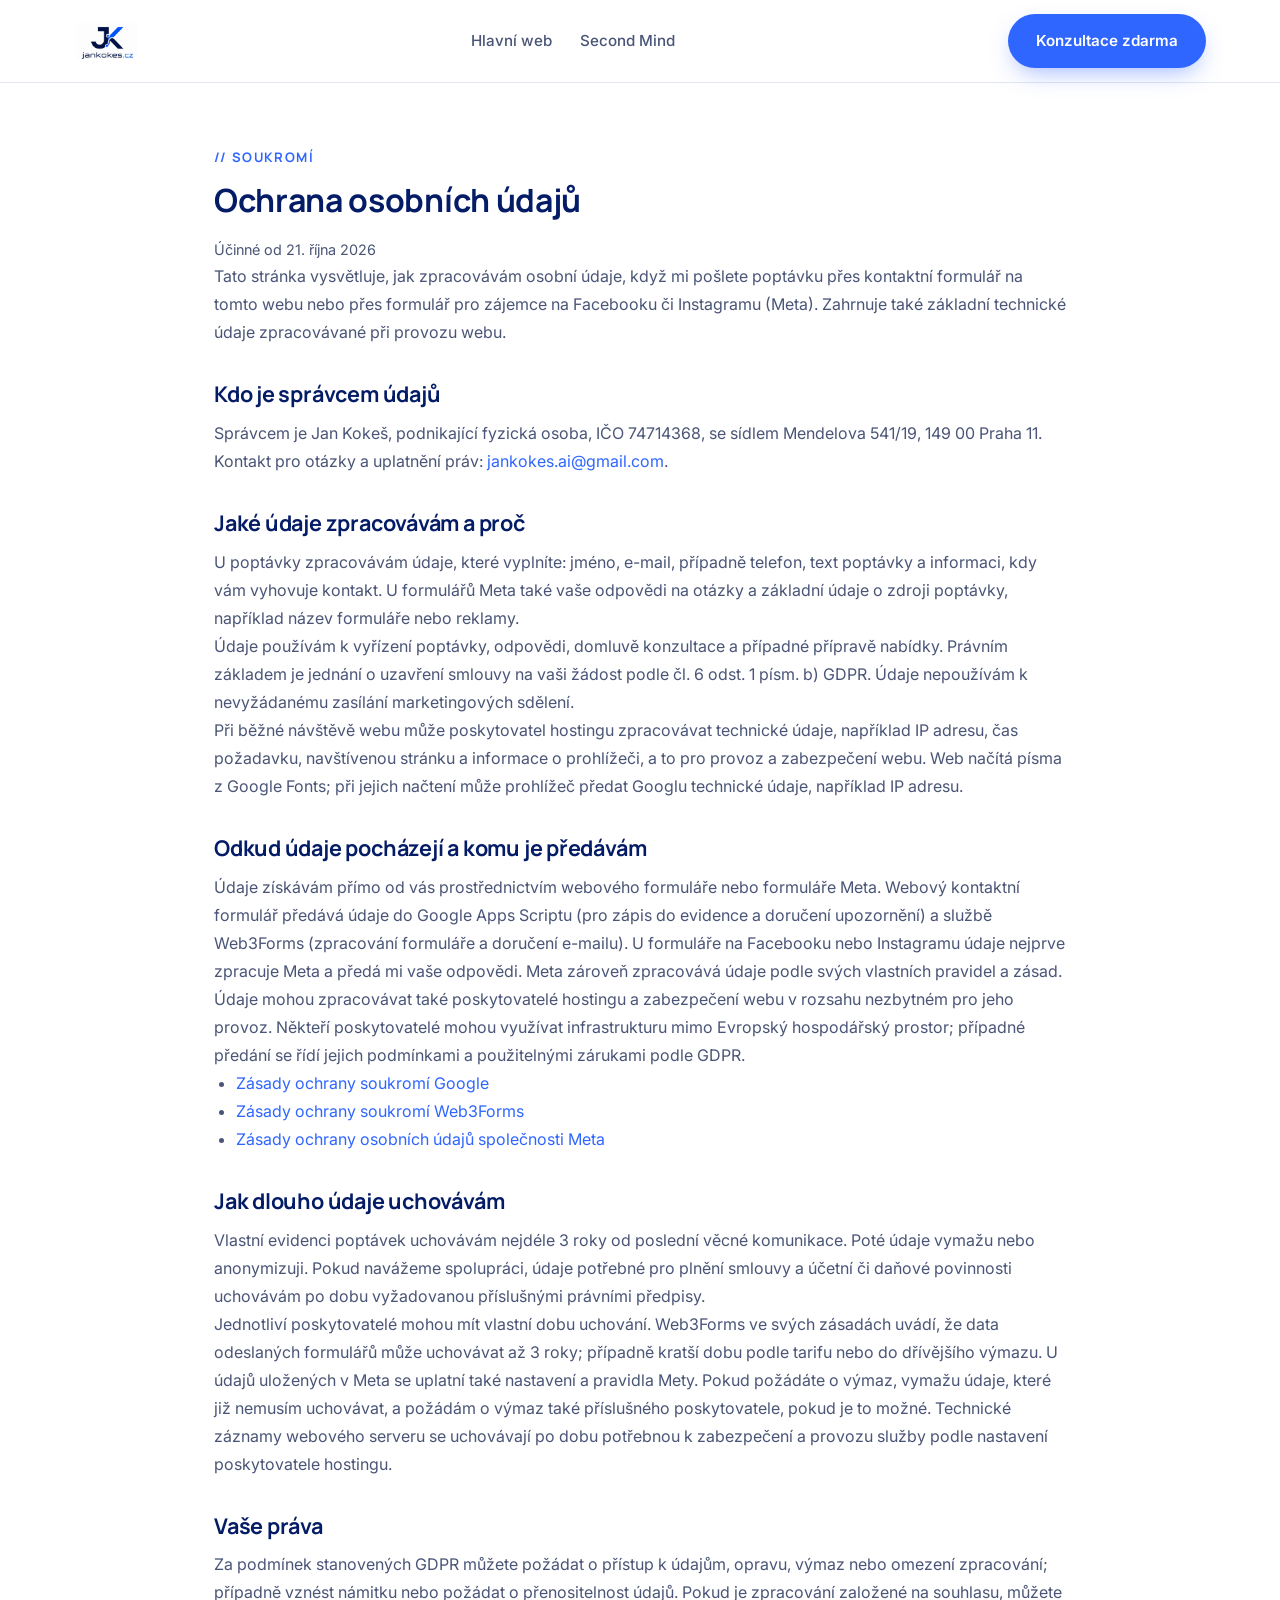
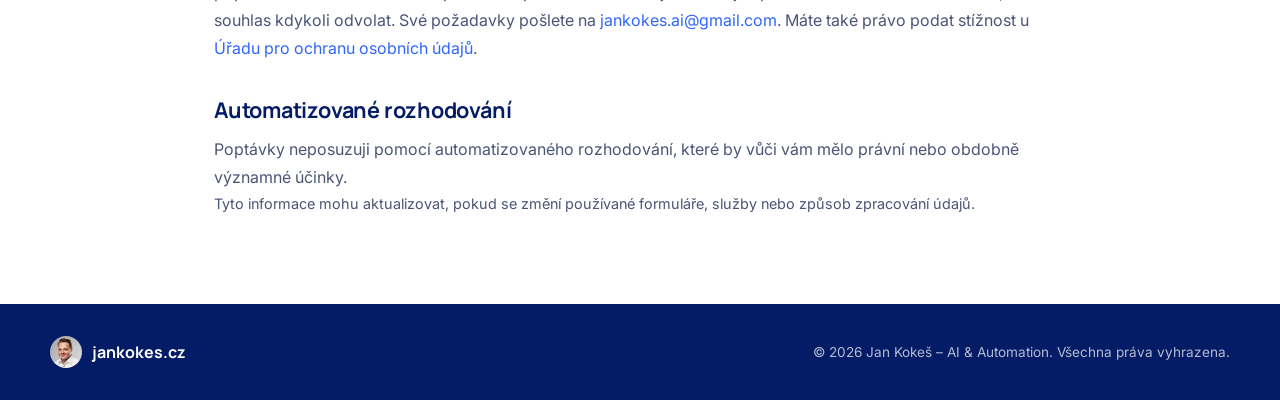
==== ochrana-osobnich-udaju.html @ cfb00b06 "Add privacy notice for website and Meta lead forms" ====
<!DOCTYPE html>
<html lang="cs">
<head>
<meta charset="UTF-8">
<meta name="viewport" content="width=device-width, initial-scale=1.0">
<title>Ochrana osobních údajů | Jan Kokeš</title>
<meta name="description" content="Informace o zpracování osobních údajů při zaslání poptávky přes jankokes.cz nebo formulář Meta.">
<link rel="preconnect" href="https://fonts.googleapis.com">
<link rel="preconnect" href="https://fonts.gstatic.com" crossorigin>
<link href="https://fonts.googleapis.com/css2?family=Manrope:wght@600;700;800&family=Inter:wght@400;500;600&display=swap" rel="stylesheet">
<link rel="icon" href="favicon.ico" sizes="any">
<link rel="stylesheet" href="style.css?v=2">
<style>
  .privacy { max-width: 900px; margin: 0 auto; padding: 64px 24px 88px; }
  .privacy h1 { margin: 10px 0 18px; }
  .privacy h2 { margin: 36px 0 12px; font-size: 1.35rem; }
  .privacy p, .privacy li { line-height: 1.75; color: var(--ink-soft); }
  .privacy ul { padding-left: 1.4rem; }
  .privacy a { color: var(--blue); }
  .privacy .updated { font-size: .9rem; }
</style>
</head>
<body>
<header class="nav" id="nav">
  <div class="nav-inner">
    <a href="index.html" class="brand"><img src="assets/logo.jpg" alt="jankokes.cz" class="brand-logo"></a>
    <nav class="nav-links">
      <a href="index.html">Hlavní web</a>
      <a href="second-mind.html">Second Mind</a>
    </nav>
    <a href="second-mind.html#kontakt" class="btn btn-primary nav-cta">Konzultace zdarma</a>
    <button class="nav-toggle" id="navToggle" aria-label="Otevřít menu" aria-expanded="false"><span></span><span></span><span></span></button>
  </div>
  <nav class="nav-mobile" id="navMobile">
    <a href="index.html">Hlavní web</a>
    <a href="second-mind.html">Second Mind</a>
    <a href="second-mind.html#kontakt" class="btn btn-primary">Konzultace zdarma</a>
  </nav>
</header>

<main class="privacy">
  <span class="kicker">// SOUKROMÍ</span>
  <h1>Ochrana osobních údajů</h1>
  <p class="updated">Účinné od 21. října 2026</p>
  <p>Tato stránka vysvětluje, jak zpracovávám osobní údaje, když mi pošlete poptávku přes kontaktní formulář na tomto webu nebo přes formulář pro zájemce na Facebooku či Instagramu (Meta). Zahrnuje také základní technické údaje zpracovávané při provozu webu.</p>

  <h2>Kdo je správcem údajů</h2>
  <p>Správcem je Jan Kokeš, podnikající fyzická osoba, IČO 74714368, se sídlem Mendelova 541/19, 149 00 Praha 11. Kontakt pro otázky a uplatnění práv: <a href="mailto:jankokes.ai@gmail.com">jankokes.ai@gmail.com</a>.</p>

  <h2>Jaké údaje zpracovávám a proč</h2>
  <p>U poptávky zpracovávám údaje, které vyplníte: jméno, e-mail, případně telefon, text poptávky a informaci, kdy vám vyhovuje kontakt. U formulářů Meta také vaše odpovědi na otázky a základní údaje o zdroji poptávky, například název formuláře nebo reklamy.</p>
  <p>Údaje používám k vyřízení poptávky, odpovědi, domluvě konzultace a případné přípravě nabídky. Právním základem je jednání o uzavření smlouvy na vaši žádost podle čl. 6 odst. 1 písm. b) GDPR. Údaje nepoužívám k nevyžádanému zasílání marketingových sdělení.</p>
  <p>Při běžné návštěvě webu může poskytovatel hostingu zpracovávat technické údaje, například IP adresu, čas požadavku, navštívenou stránku a informace o prohlížeči, a to pro provoz a zabezpečení webu. Web načítá písma z Google Fonts; při jejich načtení může prohlížeč předat Googlu technické údaje, například IP adresu.</p>

  <h2>Odkud údaje pocházejí a komu je předávám</h2>
  <p>Údaje získávám přímo od vás prostřednictvím webového formuláře nebo formuláře Meta. Webový kontaktní formulář předává údaje do Google Apps Scriptu (pro zápis do evidence a doručení upozornění) a službě Web3Forms (zpracování formuláře a doručení e-mailu). U formuláře na Facebooku nebo Instagramu údaje nejprve zpracuje Meta a předá mi vaše odpovědi. Meta zároveň zpracovává údaje podle svých vlastních pravidel a zásad.</p>
  <p>Údaje mohou zpracovávat také poskytovatelé hostingu a zabezpečení webu v rozsahu nezbytném pro jeho provoz. Někteří poskytovatelé mohou využívat infrastrukturu mimo Evropský hospodářský prostor; případné předání se řídí jejich podmínkami a použitelnými zárukami podle GDPR.</p>
  <ul>
    <li><a href="https://policies.google.com/privacy" target="_blank" rel="noopener">Zásady ochrany soukromí Google</a></li>
    <li><a href="https://web3forms.com/privacy" target="_blank" rel="noopener">Zásady ochrany soukromí Web3Forms</a></li>
    <li><a href="https://www.facebook.com/privacy/policy/" target="_blank" rel="noopener">Zásady ochrany osobních údajů společnosti Meta</a></li>
  </ul>

  <h2>Jak dlouho údaje uchovávám</h2>
  <p>Vlastní evidenci poptávek uchovávám nejdéle 3 roky od poslední věcné komunikace. Poté údaje vymažu nebo anonymizuji. Pokud navážeme spolupráci, údaje potřebné pro plnění smlouvy a účetní či daňové povinnosti uchovávám po dobu vyžadovanou příslušnými právními předpisy.</p>
  <p>Jednotliví poskytovatelé mohou mít vlastní dobu uchování. Web3Forms ve svých zásadách uvádí, že data odeslaných formulářů může uchovávat až 3 roky; případně kratší dobu podle tarifu nebo do dřívějšího výmazu. U údajů uložených v Meta se uplatní také nastavení a pravidla Mety. Pokud požádáte o výmaz, vymažu údaje, které již nemusím uchovávat, a požádám o výmaz také příslušného poskytovatele, pokud je to možné. Technické záznamy webového serveru se uchovávají po dobu potřebnou k zabezpečení a provozu služby podle nastavení poskytovatele hostingu.</p>

  <h2>Vaše práva</h2>
  <p>Za podmínek stanovených GDPR můžete požádat o přístup k údajům, opravu, výmaz nebo omezení zpracování; případně vznést námitku nebo požádat o přenositelnost údajů. Pokud je zpracování založené na souhlasu, můžete souhlas kdykoli odvolat. Své požadavky pošlete na <a href="mailto:jankokes.ai@gmail.com">jankokes.ai@gmail.com</a>. Máte také právo podat stížnost u <a href="https://uoou.gov.cz/" target="_blank" rel="noopener">Úřadu pro ochranu osobních údajů</a>.</p>

  <h2>Automatizované rozhodování</h2>
  <p>Poptávky neposuzuji pomocí automatizovaného rozhodování, které by vůči vám mělo právní nebo obdobně významné účinky.</p>

  <p class="updated">Tyto informace mohu aktualizovat, pokud se změní používané formuláře, služby nebo způsob zpracování údajů.</p>
</main>

<footer class="footer">
  <div class="footer-inner">
    <div class="footer-brand"><img src="assets/koki_photo.png" alt="Jan Kokeš" class="footer-photo"><span>jankokes.cz</span></div>
    <p>© 2026 Jan Kokeš – AI &amp; Automation. Všechna práva vyhrazena.</p>
  </div>
</footer>
<script src="script.js?v=2"></script>
</body>
</html>
---- style.css ----
:root {
  --navy: #041B66;
  --blue: #2F66FF;
  --blue-light: #5E8CFF;
  --white: #FFFFFF;
  --gray-bg: #F5F7FB;
  --ink: #0B1430;
  --ink-soft: #4A5577;
  --border: #E2E7F3;
  --shadow: 0 20px 40px -20px rgba(4, 27, 102, 0.18);
  --radius: 16px;
  --font-display: 'Manrope', sans-serif;
  --font-body: 'Inter', sans-serif;
}

* { margin: 0; padding: 0; box-sizing: border-box; }

html { scroll-behavior: smooth; }

@media (prefers-reduced-motion: reduce) {
  html { scroll-behavior: auto; }
  * { animation-duration: 0.01ms !important; animation-iteration-count: 1 !important; transition-duration: 0.01ms !important; }
}

body {
  font-family: var(--font-body);
  color: var(--ink);
  background: var(--white);
  line-height: 1.6;
  -webkit-font-smoothing: antialiased;
}

h1, h2, h3 {
  font-family: var(--font-display);
  color: var(--navy);
  line-height: 1.15;
  letter-spacing: -0.01em;
}

a { color: inherit; text-decoration: none; }

img { max-width: 100%; display: block; }

.accent { color: var(--blue); }

/* ===== NAV ===== */
.nav {
  position: sticky;
  top: 0;
  z-index: 100;
  background: rgba(255, 255, 255, 0.9);
  backdrop-filter: blur(10px);
  border-bottom: 1px solid var(--border);
}

.nav-inner {
  max-width: 1180px;
  margin: 0 auto;
  padding: 14px 24px;
  display: flex;
  align-items: center;
  justify-content: space-between;
  gap: 24px;
}

.brand-logo {
  height: 36px;
  width: auto;
}

.nav-links {
  display: flex;
  gap: 28px;
  font-weight: 500;
  font-size: 0.95rem;
  color: var(--ink-soft);
}

.nav-links a:hover { color: var(--blue); }

.nav-cta { white-space: nowrap; }

.nav-toggle {
  display: none;
  flex-direction: column;
  justify-content: center;
  gap: 5px;
  width: 32px;
  height: 32px;
  background: none;
  border: none;
  cursor: pointer;
}

.nav-toggle span {
  display: block;
  height: 2px;
  width: 100%;
  background: var(--navy);
  border-radius: 2px;
  transition: transform 0.25s ease, opacity 0.25s ease;
}

.nav-toggle.open span:nth-child(1) { transform: translateY(7px) rotate(45deg); }
.nav-toggle.open span:nth-child(2) { opacity: 0; }
.nav-toggle.open span:nth-child(3) { transform: translateY(-7px) rotate(-45deg); }

.nav-mobile {
  display: none;
  flex-direction: column;
  gap: 4px;
  padding: 8px 24px 20px;
  border-top: 1px solid var(--border);
}

.nav-mobile a {
  padding: 12px 4px;
  font-weight: 500;
  color: var(--ink-soft);
  border-bottom: 1px solid var(--border);
}

.nav-mobile .btn { margin-top: 12px; text-align: center; }

.nav-mobile.open { display: flex; }

/* ===== BUTTONS ===== */
.btn {
  display: inline-flex;
  align-items: center;
  justify-content: center;
  padding: 13px 26px;
  border-radius: 999px;
  font-weight: 600;
  font-size: 0.95rem;
  font-family: var(--font-body);
  cursor: pointer;
  border: 2px solid transparent;
  transition: transform 0.15s ease, box-shadow 0.15s ease, background 0.15s ease, color 0.15s ease;
}

.btn:focus-visible {
  outline: 3px solid var(--blue-light);
  outline-offset: 2px;
}

.btn-primary {
  background: var(--blue);
  color: var(--white);
  box-shadow: 0 10px 24px -8px rgba(47, 102, 255, 0.5);
}

.btn-primary:hover {
  background: var(--navy);
  transform: translateY(-1px);
}

.btn-ghost {
  background: transparent;
  border-color: var(--border);
  color: var(--navy);
}

.btn-ghost:hover {
  border-color: var(--blue);
  color: var(--blue);
}

.btn-block { width: 100%; }

/* ===== HERO ===== */
.hero {
  position: relative;
  overflow: hidden;
  padding: 64px 24px 0;
}

.hero-bg {
  position: absolute;
  inset: 0;
  z-index: 0;
  pointer-events: none;
}

.circuit {
  width: 100%;
  height: 100%;
  opacity: 0.5;
}

.circuit path {
  fill: none;
  stroke: var(--border);
  stroke-width: 2;
}

.circuit circle {
  fill: var(--white);
  stroke: var(--blue-light);
  stroke-width: 2;
}

.hero-inner {
  position: relative;
  z-index: 1;
  max-width: 1180px;
  margin: 0 auto;
  display: grid;
  grid-template-columns: 1.15fr 0.85fr;
  gap: 48px;
  align-items: center;
  padding-bottom: 56px;
}

.eyebrow {
  display: inline-flex;
  align-items: center;
  gap: 8px;
  font-size: 0.85rem;
  font-weight: 600;
  color: var(--blue);
  background: var(--gray-bg);
  border: 1px solid var(--border);
  padding: 6px 14px;
  border-radius: 999px;
  margin-bottom: 24px;
}

.dot-pulse {
  width: 8px;
  height: 8px;
  border-radius: 50%;
  background: #2ecc71;
  position: relative;
}

.dot-pulse::after {
  content: '';
  position: absolute;
  inset: 0;
  border-radius: 50%;
  background: #2ecc71;
  animation: pulse 1.8s ease-out infinite;
}

@keyframes pulse {
  0% { transform: scale(1); opacity: 0.7; }
  100% { transform: scale(2.6); opacity: 0; }
}

.hero h1 {
  font-size: clamp(2.6rem, 5vw, 4rem);
  font-weight: 800;
  margin-bottom: 22px;
}

.hero-lead {
  font-size: 1.15rem;
  color: var(--ink-soft);
  max-width: 480px;
  margin-bottom: 32px;
}

.hero-actions {
  display: flex;
  gap: 14px;
  flex-wrap: wrap;
  margin-bottom: 48px;
}

.stats {
  display: grid;
  grid-template-columns: repeat(4, auto);
  gap: 32px;
}

.stat dt {
  font-family: var(--font-display);
  font-size: 1.8rem;
  font-weight: 800;
  color: var(--navy);
}

.stat dd {
  font-size: 0.82rem;
  color: var(--ink-soft);
  margin-top: 2px;
}

.hero-photo { display: flex; justify-content: center; }

.photo-frame {
  position: relative;
  width: min(320px, 80%);
  aspect-ratio: 1;
  border-radius: 50%;
  background: linear-gradient(155deg, var(--gray-bg), var(--white));
  border: 4px solid var(--white);
  outline: 2px solid var(--border);
  display: flex;
  align-items: center;
  justify-content: center;
  overflow: hidden;
  box-shadow: var(--shadow), 0 0 0 10px rgba(47, 102, 255, 0.06);
}

.photo-frame::before {
  content: '';
  position: absolute;
  inset: 0;
  border-radius: 50%;
  background: conic-gradient(from 180deg, var(--blue) 0deg, var(--blue-light) 70deg, transparent 140deg, transparent 360deg);
  opacity: 0.9;
  z-index: 0;
}

.photo-frame img,
.photo-frame video {
  position: relative;
  z-index: 1;
  width: calc(100% - 10px);
  height: calc(100% - 10px);
  border-radius: 50%;
  object-fit: cover;
  object-position: center 15%;
  background: var(--white);
}

/* ===== MARQUEE ===== */
.marquee {
  position: relative;
  z-index: 1;
  border-top: 1px solid var(--border);
  overflow: hidden;
  padding: 22px 0;
  background: var(--gray-bg);
}

.marquee-track {
  display: flex;
  gap: 48px;
  white-space: nowrap;
  animation: scroll 28s linear infinite;
  width: max-content;
}

.marquee-track span {
  font-family: var(--font-display);
  font-weight: 600;
  color: var(--ink-soft);
  font-size: 0.95rem;
}

@keyframes scroll {
  from { transform: translateX(0); }
  to { transform: translateX(-50%); }
}

/* ===== SECTIONS ===== */
.section { padding: 96px 24px; }

.section-alt { background: var(--gray-bg); }

.section-inner {
  max-width: 1180px;
  margin: 0 auto;
}

.kicker {
  display: block;
  font-family: var(--font-display);
  font-weight: 700;
  font-size: 0.82rem;
  letter-spacing: 0.12em;
  color: var(--blue);
  margin-bottom: 14px;
}

.section h2 {
  font-size: clamp(1.9rem, 3vw, 2.5rem);
  font-weight: 800;
  margin-bottom: 14px;
}

.section-lead {
  color: var(--ink-soft);
  font-size: 1.05rem;
  max-width: 600px;
  margin-bottom: 52px;
}

/* ===== CARDS ===== */
.cards-grid {
  display: grid;
  grid-template-columns: repeat(3, 1fr);
  gap: 24px;
}

.card {
  background: var(--white);
  border: 1px solid var(--border);
  border-radius: var(--radius);
  padding: 32px;
  transition: transform 0.2s ease, box-shadow 0.2s ease, border-color 0.2s ease;
}

.section-alt .card { background: var(--white); }

.card:hover {
  transform: translateY(-4px);
  box-shadow: var(--shadow);
  border-color: var(--blue-light);
}

.card-icon {
  font-size: 1.8rem;
  width: 56px;
  height: 56px;
  display: flex;
  align-items: center;
  justify-content: center;
  background: var(--gray-bg);
  border-radius: 14px;
  margin-bottom: 20px;
}

.card h3 {
  font-size: 1.2rem;
  margin-bottom: 10px;
}

.card p {
  color: var(--ink-soft);
  font-size: 0.95rem;
  margin-bottom: 18px;
}

.tags {
  display: flex;
  flex-wrap: wrap;
  gap: 8px;
  list-style: none;
}

.tags li {
  font-size: 0.78rem;
  font-weight: 600;
  color: var(--navy);
  background: var(--gray-bg);
  padding: 5px 12px;
  border-radius: 999px;
}

.card-stat { position: relative; }

.result-badge {
  display: inline-block;
  font-size: 0.78rem;
  font-weight: 700;
  color: var(--blue);
  background: rgba(47, 102, 255, 0.08);
  padding: 5px 12px;
  border-radius: 999px;
  margin-bottom: 14px;
}

/* ===== PRICING ===== */
.pricing-grid {
  display: grid;
  grid-template-columns: repeat(3, 1fr);
  gap: 24px;
}

.price-card {
  background: var(--white);
  border: 1px solid var(--border);
  border-radius: var(--radius);
  padding: 36px 28px;
  display: flex;
  flex-direction: column;
  position: relative;
}

.price-featured {
  border-color: var(--blue);
  box-shadow: var(--shadow);
}

.price-badge {
  position: absolute;
  top: -13px;
  left: 28px;
  background: var(--blue);
  color: var(--white);
  font-size: 0.75rem;
  font-weight: 700;
  padding: 5px 14px;
  border-radius: 999px;
}

.price-card h3 {
  font-size: 1.15rem;
  margin-bottom: 12px;
}

.price {
  font-family: var(--font-display);
  font-size: 1.9rem;
  font-weight: 800;
  color: var(--navy);
  margin-bottom: 10px;
}

.price span {
  font-size: 1rem;
  font-weight: 500;
  color: var(--ink-soft);
}

.price-desc {
  color: var(--ink-soft);
  font-size: 0.92rem;
  margin-bottom: 20px;
}

.check-list {
  list-style: none;
  margin-bottom: 28px;
  flex: 1;
}

.check-list li {
  font-size: 0.92rem;
  color: var(--ink);
  padding: 7px 0 7px 26px;
  position: relative;
}

.check-list li::before {
  content: '✓';
  position: absolute;
  left: 0;
  color: var(--blue);
  font-weight: 700;
}

.price-footnote {
  margin-top: 28px;
  font-size: 0.85rem;
  color: var(--ink-soft);
}

/* ===== CERTIFICATES ===== */
.cert-grid {
  display: grid;
  grid-template-columns: repeat(2, 1fr);
  gap: 24px;
}

.cert-card {
  background: var(--white);
  border: 1px solid var(--border);
  border-radius: var(--radius);
  padding: 32px;
  transition: transform 0.2s ease, box-shadow 0.2s ease;
}

.cert-card:hover {
  transform: translateY(-4px);
  box-shadow: var(--shadow);
}

.cert-card h3 {
  font-size: 1.2rem;
  margin-bottom: 10px;
}

.cert-card p {
  color: var(--ink-soft);
  font-size: 0.95rem;
  margin-bottom: 18px;
}

.cert-card a {
  font-weight: 600;
  color: var(--blue);
}

.cert-card a:hover { color: var(--navy); }

/* ===== CONTACT ===== */
.section-contact { background: var(--gray-bg); }

.contact-inner {
  display: grid;
  grid-template-columns: 1fr 1fr;
  gap: 56px;
  align-items: start;
}

.contact-direct {
  display: flex;
  flex-direction: column;
  gap: 14px;
  margin-top: 28px;
}

.contact-direct a {
  font-weight: 600;
  color: var(--navy);
}

.contact-direct a:hover { color: var(--blue); }

.contact-form {
  background: var(--white);
  border: 1px solid var(--border);
  border-radius: var(--radius);
  padding: 32px;
  display: flex;
  flex-direction: column;
  gap: 18px;
  box-shadow: var(--shadow);
}

.contact-form label {
  display: flex;
  flex-direction: column;
  gap: 8px;
  font-size: 0.88rem;
  font-weight: 600;
  color: var(--navy);
}

.contact-form input,
.contact-form textarea {
  font-family: var(--font-body);
  font-size: 0.95rem;
  padding: 12px 14px;
  border: 1px solid var(--border);
  border-radius: 10px;
  background: var(--gray-bg);
  color: var(--ink);
  resize: vertical;
}

.contact-form input:focus,
.contact-form textarea:focus {
  outline: none;
  border-color: var(--blue);
  background: var(--white);
}

.hidden-field { display: none !important; }

.form-status {
  font-size: 0.88rem;
  text-align: center;
  min-height: 1.2em;
}

.form-status.success { color: #13703f; background: #e6f6ec; border: 1px solid #9fd8b4; border-radius: 12px; padding: 14px 16px; font-weight: 600; font-size: 1.05rem; }
.form-status.error { color: #a8322c; background: #fdecea; border: 1px solid #f2b8b3; border-radius: 12px; padding: 14px 16px; font-weight: 600; }

/* ===== FOOTER ===== */
.footer {
  background: var(--navy);
  color: rgba(255, 255, 255, 0.7);
  padding: 32px 24px;
}

.footer-inner {
  max-width: 1180px;
  margin: 0 auto;
  display: flex;
  align-items: center;
  justify-content: space-between;
  gap: 16px;
  flex-wrap: wrap;
}

.footer-brand {
  display: flex;
  align-items: center;
  gap: 10px;
  font-family: var(--font-display);
  font-weight: 700;
  color: var(--white);
}

.footer-photo {
  width: 32px;
  height: 32px;
  border-radius: 50%;
  object-fit: cover;
  background: var(--white);
}

.footer p { font-size: 0.85rem; }

/* ===== RESPONSIVE ===== */
@media (max-width: 900px) {
  .nav-links { display: none; }
  .nav-cta { display: none; }
  .nav-toggle { display: flex; }

  .hero-inner {
    grid-template-columns: 1fr;
    text-align: center;
  }

  .hero-lead { margin-left: auto; margin-right: auto; }
  .hero-actions { justify-content: center; }
  .stats { justify-content: center; }
  .hero-photo { order: -1; margin-bottom: 12px; }
  .photo-frame { width: min(260px, 70vw); }

  .cards-grid,
  .pricing-grid,
  .cert-grid {
    grid-template-columns: 1fr;
  }

  .contact-inner {
    grid-template-columns: 1fr;
  }
}

@media (max-width: 540px) {
  .stats { grid-template-columns: repeat(2, auto); }
  .hero h1 { font-size: 2.4rem; }
  .section { padding: 64px 20px; }
}
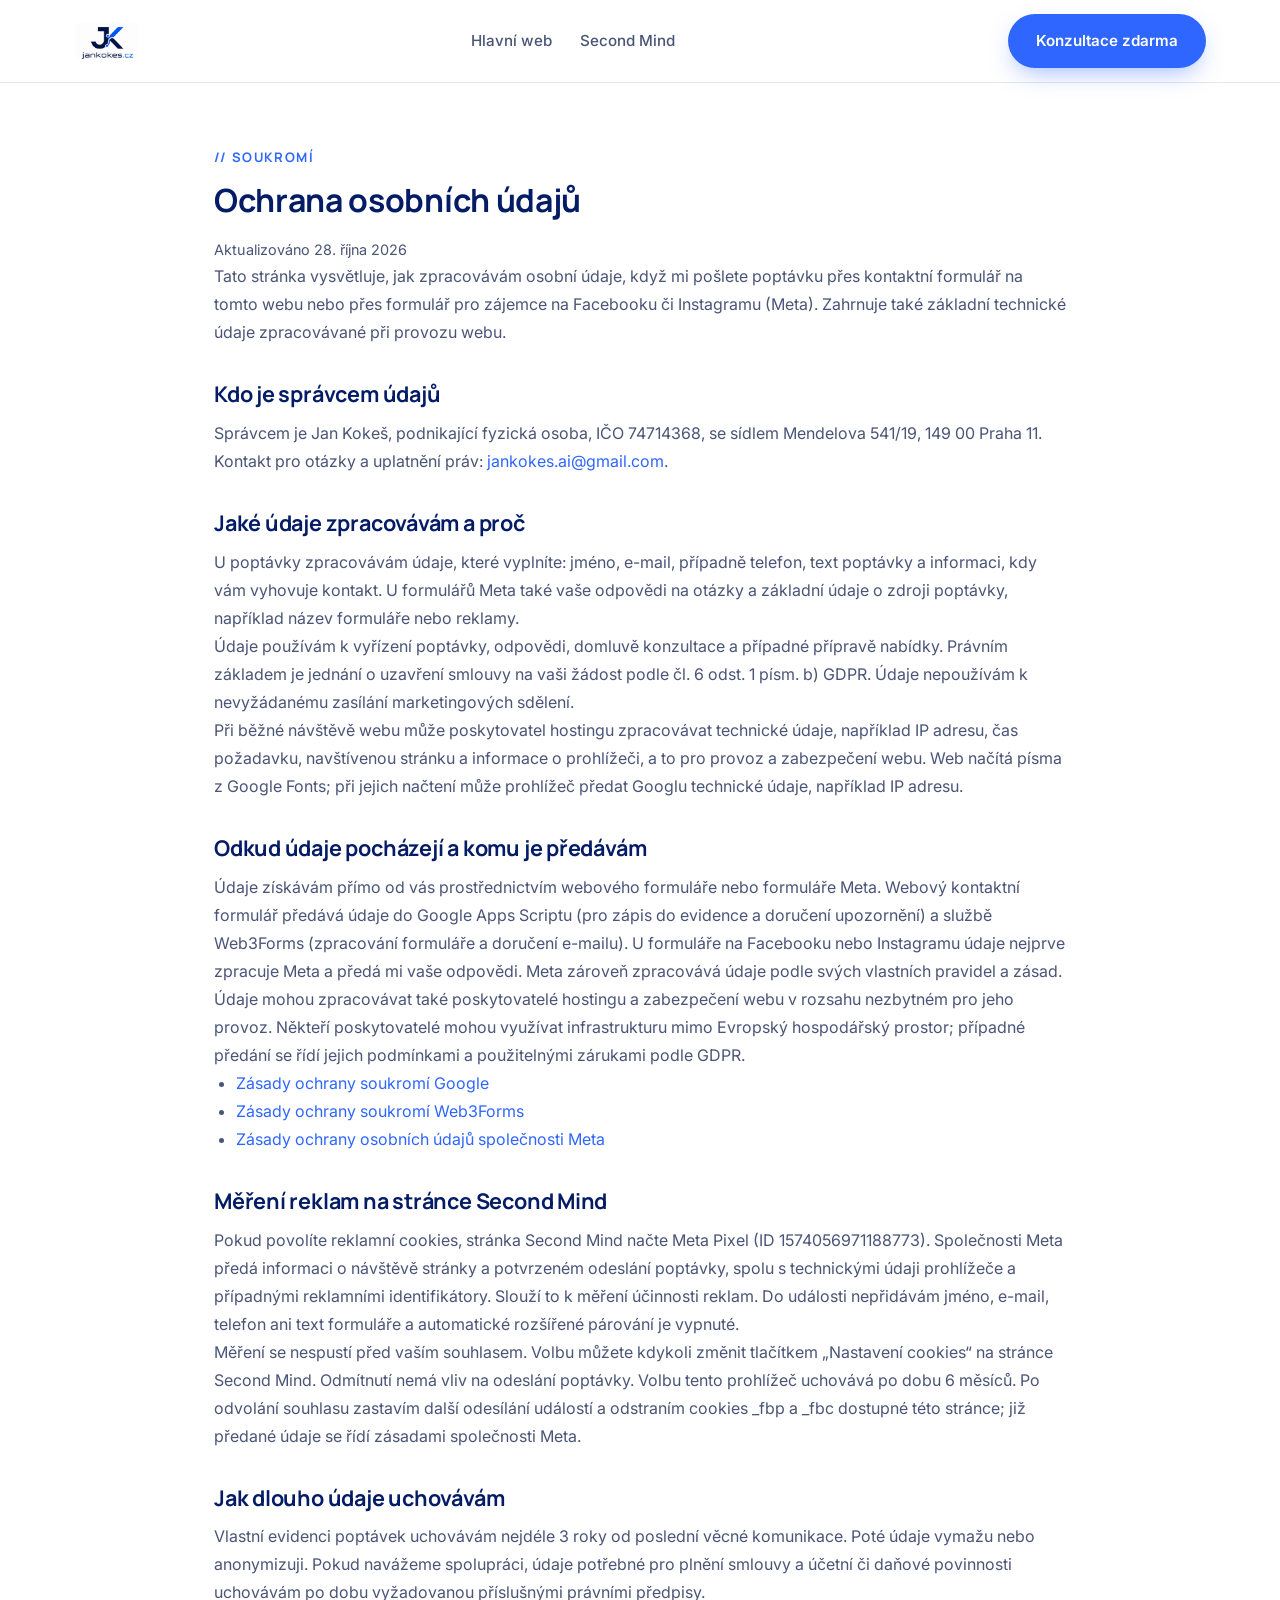
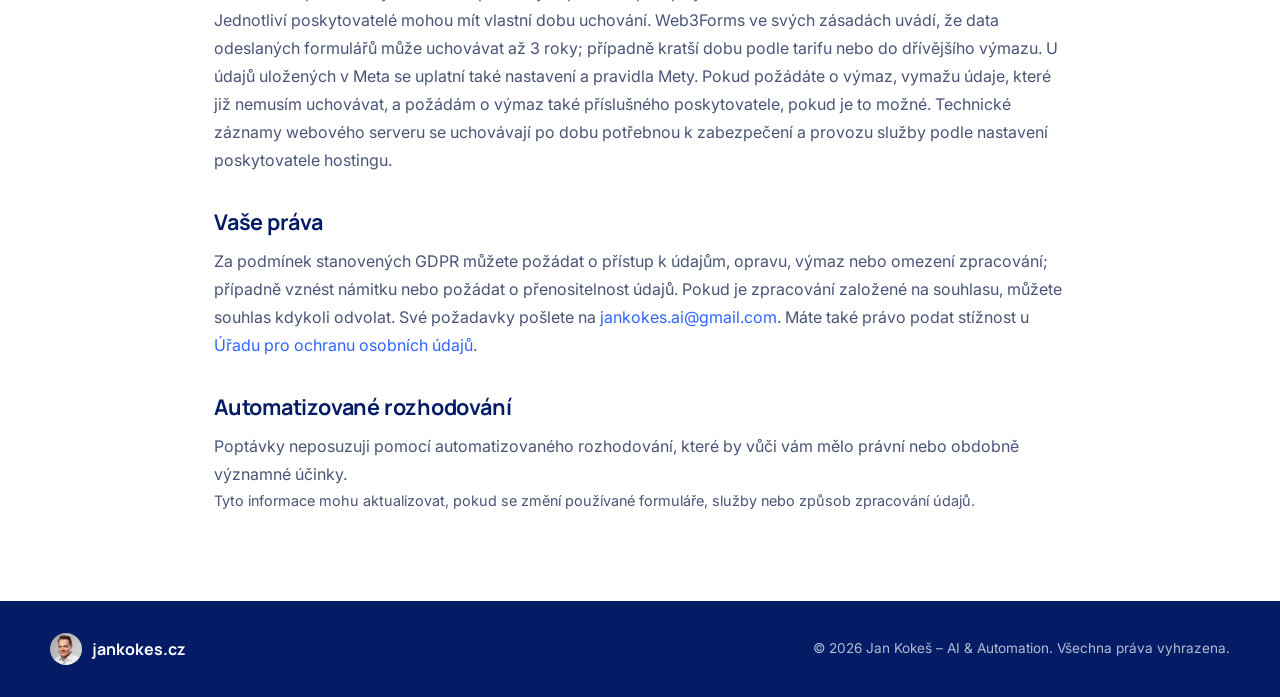
==== commit 00ed39f7: "Restore consent-based Second Mind conversion measurement" ====
--- a/ochrana-osobnich-udaju.html
+++ b/ochrana-osobnich-udaju.html
@@ -41,7 +41,7 @@
 <main class="privacy">
   <span class="kicker">// SOUKROMÍ</span>
   <h1>Ochrana osobních údajů</h1>
-  <p class="updated">Účinné od 21. října 2026</p>
+  <p class="updated">Aktualizováno 28. října 2026</p>
   <p>Tato stránka vysvětluje, jak zpracovávám osobní údaje, když mi pošlete poptávku přes kontaktní formulář na tomto webu nebo přes formulář pro zájemce na Facebooku či Instagramu (Meta). Zahrnuje také základní technické údaje zpracovávané při provozu webu.</p>
 
   <h2>Kdo je správcem údajů</h2>
@@ -60,6 +60,10 @@
     <li><a href="https://web3forms.com/privacy" target="_blank" rel="noopener">Zásady ochrany soukromí Web3Forms</a></li>
     <li><a href="https://www.facebook.com/privacy/policy/" target="_blank" rel="noopener">Zásady ochrany osobních údajů společnosti Meta</a></li>
   </ul>
+
+  <h2>Měření reklam na stránce Second Mind</h2>
+  <p>Pokud povolíte reklamní cookies, stránka Second Mind načte Meta Pixel (ID 1574056971188773). Společnosti Meta předá informaci o návštěvě stránky a potvrzeném odeslání poptávky, spolu s technickými údaji prohlížeče a případnými reklamními identifikátory. Slouží to k měření účinnosti reklam. Do události nepřidávám jméno, e-mail, telefon ani text formuláře a automatické rozšířené párování je vypnuté.</p>
+  <p>Měření se nespustí před vaším souhlasem. Volbu můžete kdykoli změnit tlačítkem „Nastavení cookies“ na stránce Second Mind. Odmítnutí nemá vliv na odeslání poptávky. Volbu tento prohlížeč uchovává po dobu 6 měsíců. Po odvolání souhlasu zastavím další odesílání událostí a odstraním cookies _fbp a _fbc dostupné této stránce; již předané údaje se řídí zásadami společnosti Meta.</p>
 
   <h2>Jak dlouho údaje uchovávám</h2>
   <p>Vlastní evidenci poptávek uchovávám nejdéle 3 roky od poslední věcné komunikace. Poté údaje vymažu nebo anonymizuji. Pokud navážeme spolupráci, údaje potřebné pro plnění smlouvy a účetní či daňové povinnosti uchovávám po dobu vyžadovanou příslušnými právními předpisy.</p>
